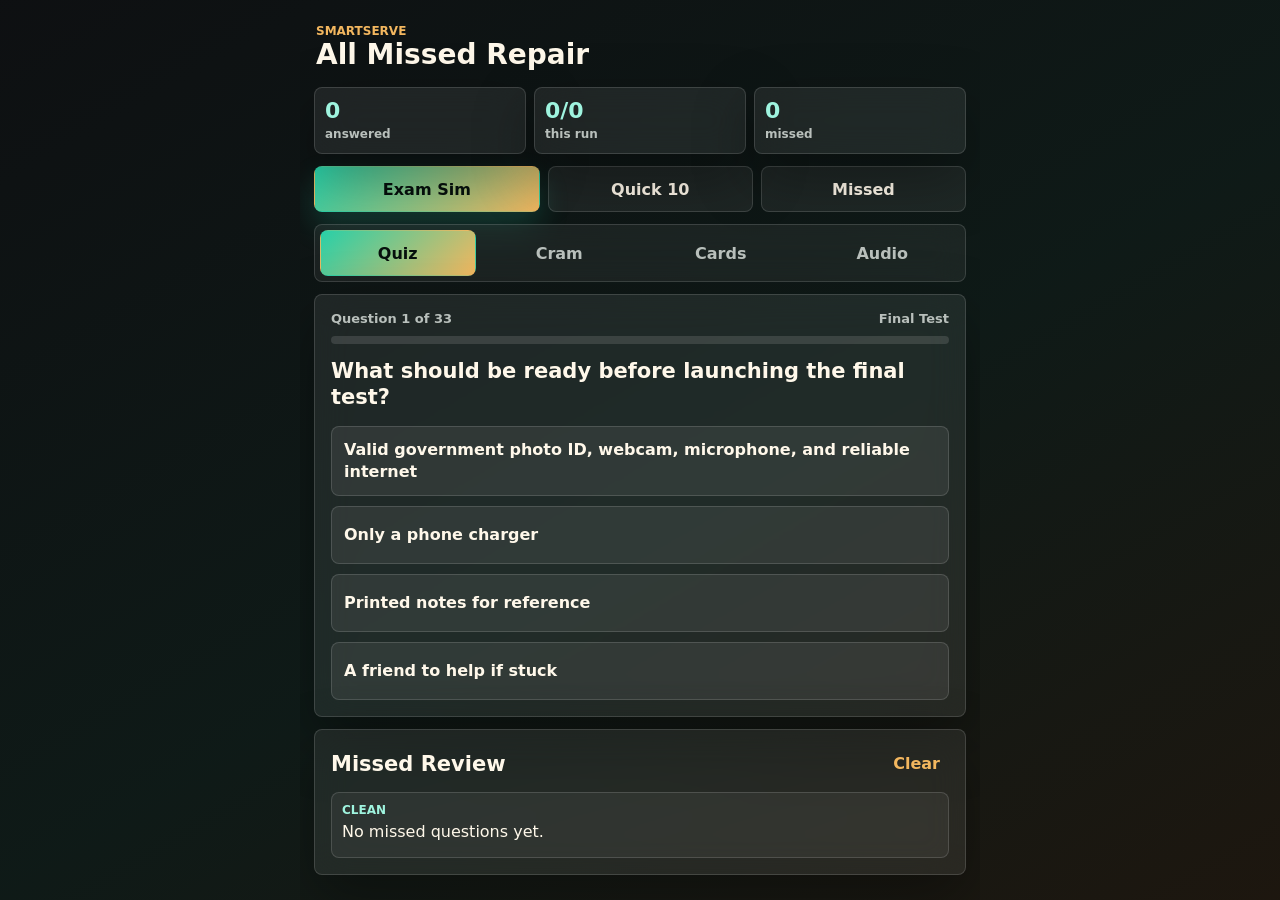
==== all-missed-repair/index.html @ 57936bbe "Add SmartServe all missed repair app" ====
﻿<!doctype html>
<html lang="en">
  <head>
    <meta charset="utf-8">
    <meta name="viewport" content="width=device-width, initial-scale=1, viewport-fit=cover">
    <meta name="theme-color" content="#0b1110">
    <meta name="mobile-web-app-capable" content="yes">
    <meta name="apple-mobile-web-app-capable" content="yes">
    <meta name="apple-mobile-web-app-title" content="All Missed Repair">
    <meta name="apple-mobile-web-app-status-bar-style" content="black-translucent">
    <meta name="description" content="SmartServe multiple-choice quiz app with instant right and wrong feedback.">
    <meta property="og:title" content="SmartServe All Missed Repair">
    <meta property="og:description" content="Multiple-choice SmartServe study quiz with instant feedback.">
    <meta property="og:type" content="website">
    <meta property="og:image" content="assets/icon-512.png">
    <title>SmartServe All Missed Repair</title>
    <link rel="manifest" href="manifest.webmanifest">
    <link rel="icon" href="assets/icon.svg" type="image/svg+xml">
    <link rel="apple-touch-icon" href="assets/icon-192.png">
    <link rel="stylesheet" href="styles.css?v=31">
  </head>
  <body>
    <main class="app">
      <header class="hero">
        <div>
          <p class="eyebrow">SmartServe</p>
          <h1>All Missed Repair</h1>
        </div>
        <button id="installButton" class="icon-button" type="button" hidden aria-label="Install app" title="Install app">
          <svg viewBox="0 0 24 24" aria-hidden="true">
            <path d="M12 3v11m0 0 4-4m-4 4-4-4M5 15v3a3 3 0 0 0 3 3h8a3 3 0 0 0 3-3v-3"/>
          </svg>
        </button>
      </header>

      <section class="stats" aria-label="Study stats">
        <div>
          <strong id="answeredCount">0</strong>
          <span>answered</span>
        </div>
        <div>
          <strong id="scoreCount">0/0</strong>
          <span>this run</span>
        </div>
        <div>
          <strong id="missedCount">0</strong>
          <span>missed</span>
        </div>
      </section>

      <section class="actions" aria-label="Quiz modes">
        <button id="examSim" class="primary-button" type="button">Exam Sim</button>
        <button id="quick10" class="ghost-button" type="button">Quick 10</button>
        <button id="missedOnly" class="ghost-button" type="button">Missed</button>
      </section>

      <section class="view-tabs" aria-label="Study views">
        <button id="quizTab" class="tab-button active" type="button">Quiz</button>
        <button id="cramTab" class="tab-button" type="button">Cram</button>
        <button id="cardsTab" class="tab-button" type="button">Cards</button>
        <button id="audioTab" class="tab-button" type="button">Audio</button>
      </section>

      <section id="quizView" class="quiz-card" aria-live="polite">
        <div class="progress-row">
          <span id="progressText">Question 1</span>
          <span id="categoryText">SmartServe</span>
        </div>
        <div class="progress-track" aria-hidden="true">
          <div id="progressBar" class="progress-fill"></div>
        </div>
        <h2 id="questionText">What is the legal drinking age in Ontario?</h2>
        <div id="choices" class="choices">
          <button class="choice-button" type="button">18</button>
          <button class="choice-button" type="button">19</button>
          <button class="choice-button" type="button">21</button>
          <button class="choice-button" type="button">25</button>
        </div>
        <div id="feedback" class="feedback" hidden></div>
        <button id="nextButton" class="primary-button full-width" type="button" hidden>Next</button>
      </section>

      <section id="cramView" class="study-card" hidden>
        <div class="section-title">
          <h2>Cram Sheet</h2>
          <button id="shuffleFacts" class="text-button" type="button">Shuffle</button>
        </div>
        <section class="answer-board" aria-label="Pre-test answer pattern board">
          <div class="board-alert">Study before the proctored test only. This is not a live-test answer key.</div>
          <div class="board-controls">
            <button id="autoBoard" class="primary-button" type="button">Auto-Run Board</button>
            <button id="stopBoard" class="ghost-button" type="button">Stop</button>
          </div>
          <p id="boardStatus" class="board-status">Tap Auto-Run Board to cycle through every answer pattern.</p>
          <div class="board-grid">
            <article><strong>Legal Ages</strong><p>Serve/sell/handle/deliver at 18 if properly trained. Buy, possess, accept delivery, or consume at 19.</p></article>
            <article><strong>ID Trigger</strong><p>Check ID when someone looks under 25 or acts unusual. If doubt remains, refuse.</p></article>
            <article><strong>ID Rules</strong><p>Valid government photo ID with DOB. Never expired ID. Never student cards. Do not ask for Health Card; secondary only if offered.</p></article>
            <article><strong>Health Card</strong><p>Do not ask for an Ontario Health Card. If voluntarily offered, it can only be used as secondary ID and accepted at your discretion.</p></article>
            <article><strong>Tampered ID</strong><p>Reject ID with altered dates, dull/faded colours, mismatched fonts, cuts, bubbles, peeling laminate, uneven edges, or photo/description mismatch.</p></article>
            <article><strong>BAC Chart</strong><p>Uses sex, weight, standard drinks, and time. Estimate only. BAC can rise after the last drink.</p></article>
            <article><strong>Lowest BAC</strong><p>Same standard drinks: lowest BAC is usually the person with higher body weight, more time since drinking, and male sex on the BAC chart.</p></article>
            <article><strong>Standard Drinks</strong><p>0.6 oz / 17 mL pure alcohol. Beer/cider/RTD 12 oz at 5%; wine 5 oz at 12%; spirits 1.5 oz at 40%.</p></article>
            <article><strong>Formula</strong><p>60 divided by ABV percent = ounces for one standard drink. Example: 20% port = 3 oz.</p></article>
            <article><strong>BAC Colours</strong><p>Green 0.00-0.049. Yellow 0.05-0.079 warn range. Red 0.08+ criminal driving threshold.</p></article>
            <article><strong>Only Time</strong><p>Food, water, coffee, showers, or sleepiness do not instantly lower BAC. Only time lowers BAC.</p></article>
            <article><strong>High Tolerance</strong><p>Tolerance hides signs, not BAC. A tolerant guest can still be impaired and unsafe to serve.</p></article>
            <article><strong>Signs</strong><p>Slurred/loud speech, poor coordination, glassy eyes, slow reactions, confusion, drowsiness, mood swings, aggression.</p></article>
            <article><strong>Refuse Service</strong><p>Refuse minors, invalid ID, intoxicated/apparently intoxicated guests, unsafe conduct, illegal hours, or delivery to an intoxicated person.</p></article>
            <article><strong>Eject / Remove</strong><p>Manage or remove guests who are intoxicated, violent, quarrelsome, disorderly, unlawful, or creating safety risk.</p></article>
            <article><strong>Deny Entry</strong><p>Deny entry to intoxicated people, barred/ejected same-day guests, people causing disorder or safety risk, and anyone over legal capacity.</p></article>
            <article><strong>Over-Service</strong><p>Count drinks, slow service, offer food/water, communicate with staff, stop service early, document, arrange safe ride.</p></article>
            <article><strong>Civil Liability</strong><p>Can arise from over-serving, serving minors/intoxicated guests, unsafe premises, or harm after the guest leaves.</p></article>
            <article><strong>LLCA</strong><p>Ontario rules for licensing, sale, service, delivery, possession, consumption, inspections, enforcement, and penalties.</p></article>
            <article><strong>AGCO Risk</strong><p>Minors, intoxicated customers, outside hours, illegal activity, unsafe premises, blocked inspections, or licence-condition breaches.</p></article>
            <article><strong>AGCO Suspension</strong><p>The classic answer is serving/selling to anyone under 19. Also high-risk: intoxicated service, illegal hours, unsafe conduct, or ignoring conditions.</p></article>
            <article><strong>Underage Penalties</strong><p>Serving or selling to a minor can mean AGCO/police penalties, fines, licence suspension or revocation, employer liability, and personal responsibility.</p></article>
            <article><strong>Retail Hours</strong><p>Grocery/convenience retail sale and pickup: 7 a.m. to 11 p.m. Delivery: 9 a.m. to 11 p.m.</p></article>
            <article><strong>Retail Products</strong><p>Licensed grocery/convenience stores can sell beer, cider, wine, and RTDs. Spirits may not be sold.</p></article>
            <article><strong>Convenience Licence</strong><p>Convenience store: 4,000 sq ft or less, at least half retail floor space in food, at least five food categories, not primarily a pharmacy.</p></article>
            <article><strong>Penalty Numbers</strong><p>Selling to minor: up to $100,000. Selling to intoxicated person or outside hours: up to $50,000.</p></article>
            <article><strong>Sandy's Law</strong><p>FASD/pregnancy warning sign must be prominent in licensed establishments and at least 8 x 10 inches.</p></article>
            <article><strong>SOP Private Event</strong><p>Private SOP: invited guests only, no public advertising, no profit from alcohol sales, no drinking contests, and no service to anyone under 19.</p></article>
            <article><strong>Service Hours</strong><p>Licensed establishments usually 9 a.m. to 2 a.m.; New Year's Eve to 3 a.m.; clear service signs within 45 minutes.</p></article>
            <article><strong>Scenario Instinct</strong><p>Pick the safest lawful action: check ID, refuse unsafe service, get backup, document, and arrange transportation.</p></article>
          </div>
        </section>
        <div id="factList" class="fact-list"></div>
      </section>

      <section id="cardsView" class="study-card" hidden>
        <div class="section-title">
          <h2>Flashcards</h2>
          <span id="cardCounter" class="pill">1/1</span>
        </div>
        <button id="flashcard" class="flashcard" type="button">
          <span id="cardCategory">SmartServe</span>
          <strong id="cardPrompt">Tap to study</strong>
          <em id="cardAnswer" hidden></em>
        </button>
        <div class="card-actions">
          <button id="prevCard" class="ghost-button" type="button">Previous</button>
          <button id="flipCard" class="primary-button" type="button">Flip</button>
          <button id="nextCard" class="ghost-button" type="button">Next</button>
        </div>
      </section>

      <section id="audioView" class="study-card audio-card" hidden>
        <div class="section-title">
          <h2>Answer Audio</h2>
          <span class="pill">12.5 min</span>
        </div>
        <audio
          id="answerAudio"
          class="answer-audio"
          controls
          preload="metadata"
          src="assets/2026-05-20_SmartServe_answer-key_voice-study.mp3"
        ></audio>
        <a class="download-link" href="assets/2026-05-20_SmartServe_answer-key_voice-study.mp3" download>Save MP3</a>
      </section>

      <section class="review-card">
        <div class="section-title">
          <h2>Missed Review</h2>
          <button id="clearMissed" class="text-button" type="button">Clear</button>
        </div>
        <div id="reviewList" class="review-list"></div>
      </section>
    </main>

    <script src="app-data.js?v=31"></script>
    <script src="course-extra.js?v=31"></script>
    <script src="official-exam-prep.js?v=31"></script>
    <script src="2026-05-13-course-deep-dive.js?v=31"></script>
    <script src="2026-05-13-id-license-masterclass.js?v=31"></script>
    <script src="2026-05-20-consolidated-final-test.js?v=31"></script>
    <script src="2026-05-20-missed-final-drill.js?v=31"></script>
    <script src="2026-05-21-notebooklm-official-repair.js?v=31"></script>
    <script src="2026-05-30-missed-repair-import.js?v=31"></script>
    <script src="app.js?v=31"></script>
  </body>
</html>
---- all-missed-repair/styles.css ----
:root {
  color-scheme: dark;
  --bg: #090b0d;
  --card: rgba(255, 255, 255, 0.075);
  --card-strong: rgba(255, 255, 255, 0.12);
  --ink: #fff8ea;
  --muted: #b9c0bc;
  --line: rgba(255, 255, 255, 0.14);
  --teal: #28d0a8;
  --teal-dark: #9ff4df;
  --amber: #f3b75f;
  --violet: #b8a5ff;
  --green: #74e5a0;
  --red: #ff8a7a;
  --soft-green: rgba(36, 207, 128, 0.13);
  --soft-red: rgba(255, 89, 89, 0.13);
  --shadow: 0 22px 60px rgba(0, 0, 0, 0.34);
  --radius: 8px;
}

* {
  box-sizing: border-box;
}

html,
body {
  width: 100%;
  margin: 0;
  min-height: 100%;
  overflow-x: hidden;
  background: var(--bg);
  color: var(--ink);
  font-family: Inter, ui-sans-serif, system-ui, -apple-system, BlinkMacSystemFont, "Segoe UI", sans-serif;
  letter-spacing: 0;
}

body {
  min-height: 100vh;
  min-height: 100dvh;
  background:
    linear-gradient(150deg, rgba(14, 16, 18, 0.96), rgba(15, 27, 24, 0.94) 54%, rgba(30, 23, 15, 0.96)),
    var(--bg);
}

button {
  font: inherit;
  -webkit-tap-highlight-color: transparent;
}

svg {
  width: 20px;
  height: 20px;
  fill: none;
  stroke: currentColor;
  stroke-linecap: round;
  stroke-linejoin: round;
  stroke-width: 2;
}

.app {
  width: min(100%, 680px);
  max-width: 100vw;
  min-height: 100dvh;
  margin: 0 auto;
  overflow-x: hidden;
  padding: calc(16px + env(safe-area-inset-top)) 14px calc(24px + env(safe-area-inset-bottom));
}

.hero {
  display: flex;
  align-items: center;
  justify-content: space-between;
  gap: 12px;
  margin-bottom: 16px;
  padding: 8px 2px 2px;
}

.eyebrow {
  margin: 0 0 2px;
  color: var(--amber);
  font-size: 12px;
  font-weight: 900;
  text-transform: uppercase;
}

h1,
h2,
p {
  margin-top: 0;
}

h1 {
  margin-bottom: 0;
  color: var(--ink);
  font-size: 28px;
  line-height: 1.05;
}

h2 {
  margin-bottom: 0;
  font-size: 21px;
  line-height: 1.24;
}

.stats {
  display: grid;
  grid-template-columns: repeat(3, minmax(0, 1fr));
  gap: 8px;
  margin-bottom: 12px;
}

.stats div,
.quiz-card,
.review-card,
.study-card {
  background: var(--card);
  border: 1px solid var(--line);
  border-radius: var(--radius);
  box-shadow: var(--shadow);
  backdrop-filter: blur(18px);
}

.stats div {
  min-width: 0;
  padding: 12px 10px;
}

.stats strong {
  display: block;
  color: var(--teal-dark);
  font-size: 22px;
  line-height: 1;
}

.stats span {
  display: block;
  margin-top: 5px;
  color: var(--muted);
  font-size: 12px;
  font-weight: 800;
}

.actions {
  display: grid;
  grid-template-columns: 1.1fr 1fr 1fr;
  gap: 8px;
  margin-bottom: 12px;
}

.actions > *,
.view-tabs > * {
  min-width: 0;
}

.view-tabs {
  display: grid;
  grid-template-columns: repeat(4, minmax(0, 1fr));
  gap: 6px;
  margin-bottom: 12px;
  padding: 5px;
  background: rgba(255, 255, 255, 0.06);
  border: 1px solid var(--line);
  border-radius: var(--radius);
  backdrop-filter: blur(16px);
}

.primary-button,
.ghost-button,
.icon-button,
.text-button,
.tab-button {
  min-height: 46px;
  border-radius: var(--radius);
  border: 1px solid transparent;
  cursor: pointer;
  font-weight: 900;
  transition: transform 150ms ease, border-color 150ms ease, background 150ms ease, box-shadow 150ms ease;
}

.primary-button:active,
.ghost-button:active,
.icon-button:active,
.text-button:active,
.choice-button:active {
  transform: scale(0.98);
}

.tab-button {
  min-width: 0;
  color: var(--muted);
  background: transparent;
}

.tab-button.active {
  color: #07100d;
  background: linear-gradient(135deg, var(--teal), var(--amber));
}

.primary-button {
  padding: 0 16px;
  color: #06100d;
  background: linear-gradient(135deg, var(--teal), var(--amber));
  box-shadow: 0 14px 30px rgba(40, 208, 168, 0.2);
}

.ghost-button {
  padding: 0 12px;
  color: var(--ink);
  background: rgba(255, 255, 255, 0.065);
  border-color: var(--line);
}

.icon-button {
  width: 46px;
  color: var(--teal-dark);
  background: rgba(255, 255, 255, 0.08);
  border-color: var(--line);
}

.text-button {
  min-height: 36px;
  padding: 0 8px;
  color: var(--amber);
  background: transparent;
}

.full-width {
  width: 100%;
  margin-top: 12px;
}

.quiz-card,
.review-card,
.study-card {
  padding: 16px;
}

.quiz-card,
.study-card {
  margin-bottom: 12px;
}

.progress-row,
.section-title {
  display: flex;
  align-items: center;
  justify-content: space-between;
  gap: 12px;
}

.progress-row {
  color: var(--muted);
  font-size: 13px;
  font-weight: 900;
}

.progress-track {
  height: 8px;
  margin: 10px 0 14px;
  overflow: hidden;
  background: rgba(255, 255, 255, 0.12);
  border-radius: 999px;
}

.progress-fill {
  width: 0%;
  height: 100%;
  background: linear-gradient(90deg, var(--violet), var(--teal), var(--amber));
  border-radius: 999px;
  transition: width 160ms ease;
}

.choices {
  display: grid;
  gap: 10px;
  margin-top: 16px;
}

.choice-button {
  width: 100%;
  min-height: 58px;
  padding: 12px;
  color: var(--ink);
  text-align: left;
  background: rgba(255, 255, 255, 0.075);
  border: 1px solid var(--line);
  border-radius: var(--radius);
  cursor: pointer;
  font-weight: 750;
  line-height: 1.35;
  transition: transform 150ms ease, border-color 150ms ease, background 150ms ease;
}

.choice-button:hover,
.ghost-button:hover,
.icon-button:hover {
  background: var(--card-strong);
  border-color: rgba(159, 244, 223, 0.34);
}

.choice-button.correct {
  color: var(--green);
  background: var(--soft-green);
  border-color: rgba(116, 229, 160, 0.55);
}

.choice-button.wrong {
  color: var(--red);
  background: var(--soft-red);
  border-color: rgba(255, 138, 122, 0.55);
}

.feedback {
  margin-top: 12px;
  padding: 12px;
  border-radius: var(--radius);
  font-weight: 800;
  line-height: 1.4;
}

.feedback.correct {
  color: var(--green);
  background: var(--soft-green);
  border: 1px solid rgba(116, 229, 160, 0.55);
}

.feedback.wrong {
  color: var(--red);
  background: var(--soft-red);
  border: 1px solid rgba(255, 138, 122, 0.55);
}

.review-list {
  display: grid;
  gap: 8px;
  margin-top: 10px;
}

.fact-list {
  display: grid;
  gap: 10px;
  margin-top: 12px;
}

.answer-board {
  display: grid;
  gap: 10px;
  margin-top: 12px;
}

.board-alert {
  padding: 11px 12px;
  color: #ffe8c2;
  background: rgba(243, 183, 95, 0.13);
  border: 1px solid rgba(243, 183, 95, 0.34);
  border-radius: var(--radius);
  font-size: 13px;
  font-weight: 900;
  line-height: 1.35;
}

.board-controls {
  display: grid;
  grid-template-columns: minmax(0, 1.15fr) minmax(88px, 0.85fr);
  gap: 8px;
}

.board-status {
  margin: 0;
  color: var(--muted);
  font-size: 12px;
  font-weight: 850;
  line-height: 1.35;
}

.board-grid {
  display: grid;
  gap: 8px;
}

.board-grid article {
  padding: 11px;
  background: rgba(255, 255, 255, 0.065);
  border: 1px solid var(--line);
  border-radius: var(--radius);
  transition: background 180ms ease, border-color 180ms ease, box-shadow 180ms ease, transform 180ms ease;
}

.board-grid article.active {
  background: linear-gradient(150deg, rgba(40, 208, 168, 0.18), rgba(243, 183, 95, 0.12));
  border-color: rgba(159, 244, 223, 0.62);
  box-shadow: 0 0 0 2px rgba(159, 244, 223, 0.08), 0 16px 38px rgba(0, 0, 0, 0.24);
  transform: translateY(-1px);
}

.board-grid strong {
  display: block;
  margin-bottom: 5px;
  color: var(--teal-dark);
  font-size: 13px;
  line-height: 1.15;
}

.board-grid p {
  margin: 0;
  color: var(--ink);
  font-size: 13px;
  font-weight: 750;
  line-height: 1.35;
}

.review-item,
.fact-item {
  padding: 10px;
  border: 1px solid var(--line);
  border-radius: var(--radius);
  background: rgba(255, 255, 255, 0.055);
}

.fact-item {
  padding: 12px;
}

.fact-item span,
.review-item strong {
  display: block;
  margin-bottom: 4px;
  color: var(--teal-dark);
  font-size: 12px;
  text-transform: uppercase;
  font-weight: 900;
}

.fact-item strong {
  display: block;
  margin-bottom: 7px;
  color: var(--ink);
  line-height: 1.2;
}

.review-item p,
.fact-item p {
  margin: 0 0 5px;
  line-height: 1.35;
}

.pill {
  padding: 5px 8px;
  color: var(--amber);
  background: rgba(243, 183, 95, 0.12);
  border: 1px solid rgba(243, 183, 95, 0.2);
  border-radius: 999px;
  font-size: 12px;
  font-weight: 900;
}

.flashcard {
  display: grid;
  width: 100%;
  min-height: 210px;
  margin-top: 12px;
  padding: 18px;
  color: var(--ink);
  text-align: left;
  background: linear-gradient(150deg, rgba(255, 255, 255, 0.13), rgba(40, 208, 168, 0.09));
  border: 1px solid rgba(255, 255, 255, 0.16);
  border-radius: var(--radius);
  box-shadow: var(--shadow);
  cursor: pointer;
}

.flashcard span {
  color: var(--amber);
  font-size: 12px;
  font-weight: 900;
  text-transform: uppercase;
}

.flashcard strong {
  align-self: center;
  font-size: 20px;
  line-height: 1.25;
}

.flashcard em {
  align-self: end;
  color: var(--teal-dark);
  font-style: normal;
  font-weight: 800;
  line-height: 1.4;
}

.flashcard.flipped {
  border-color: rgba(159, 244, 223, 0.42);
}

.card-actions {
  display: grid;
  grid-template-columns: 1fr 0.85fr 1fr;
  gap: 8px;
  margin-top: 10px;
}

.audio-card {
  display: grid;
  gap: 14px;
}

.answer-audio {
  width: 100%;
  min-height: 48px;
  border-radius: var(--radius);
}

.download-link {
  display: grid;
  min-height: 46px;
  place-items: center;
  color: #06100d;
  text-decoration: none;
  font-weight: 900;
  background: linear-gradient(135deg, var(--teal), var(--amber));
  border-radius: var(--radius);
  box-shadow: 0 14px 30px rgba(40, 208, 168, 0.18);
}

[hidden] {
  display: none !important;
}

@media (max-width: 380px) {
  .app {
    padding-right: 10px;
    padding-left: 10px;
  }

  .stats,
  .actions {
    gap: 6px;
  }

  .primary-button,
  .ghost-button,
  .tab-button {
    padding-right: 6px;
    padding-left: 6px;
    font-size: 13px;
  }

  h1 {
    font-size: 24px;
  }
}
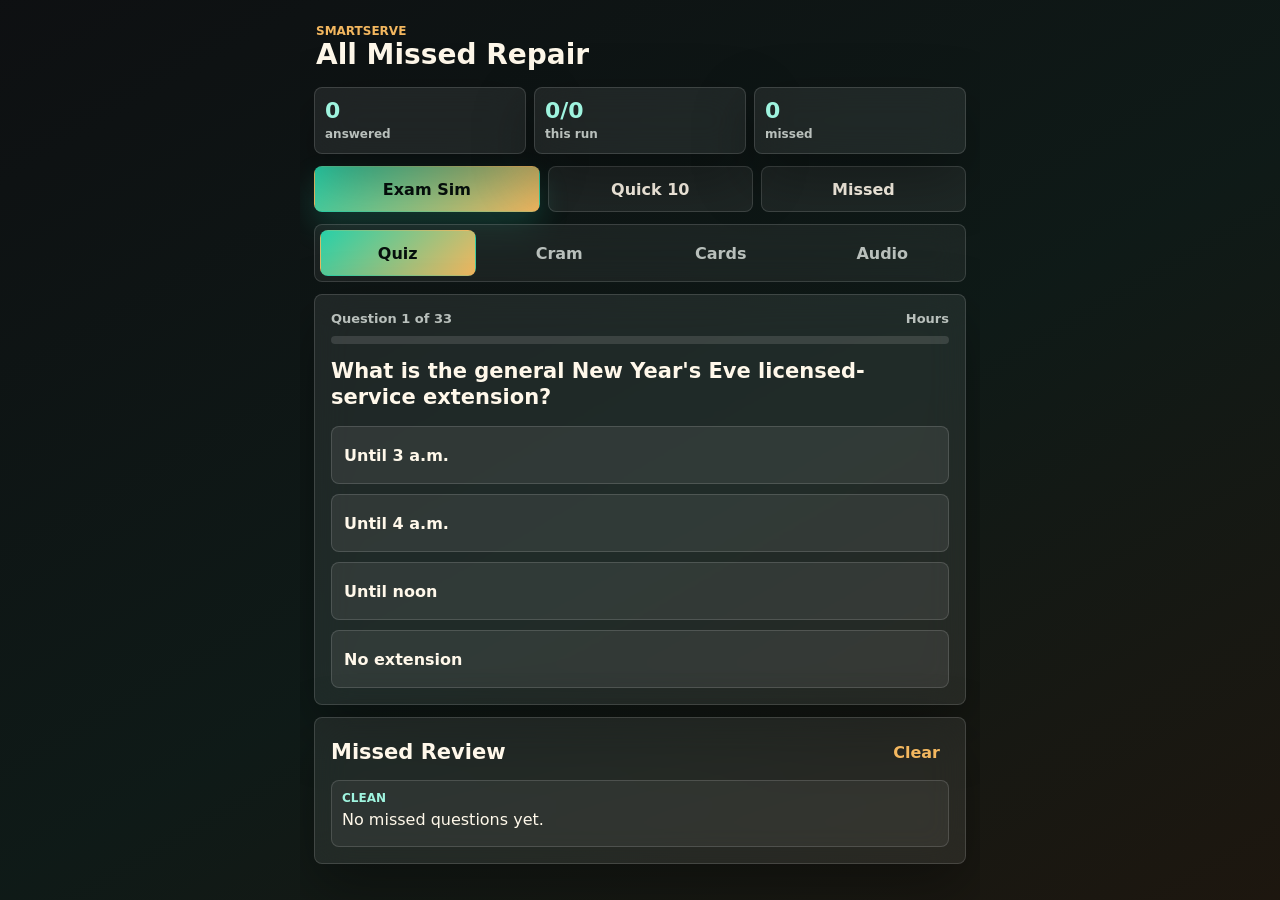
==== commit 0263d0d9: "Add Module 10.3 study guide content" ====
--- a/all-missed-repair/index.html
+++ b/all-missed-repair/index.html
@@ -178,7 +178,8 @@
     <script src="2026-05-20-missed-final-drill.js?v=31"></script>
     <script src="2026-05-21-notebooklm-official-repair.js?v=31"></script>
     <script src="2026-05-30-missed-repair-import.js?v=31"></script>
-    <script src="app.js?v=31"></script>
+    <script src="2026-05-20-module-10-3-study.js?v=32"></script>
+    <script src="app.js?v=32"></script>
   </body>
 </html>
 
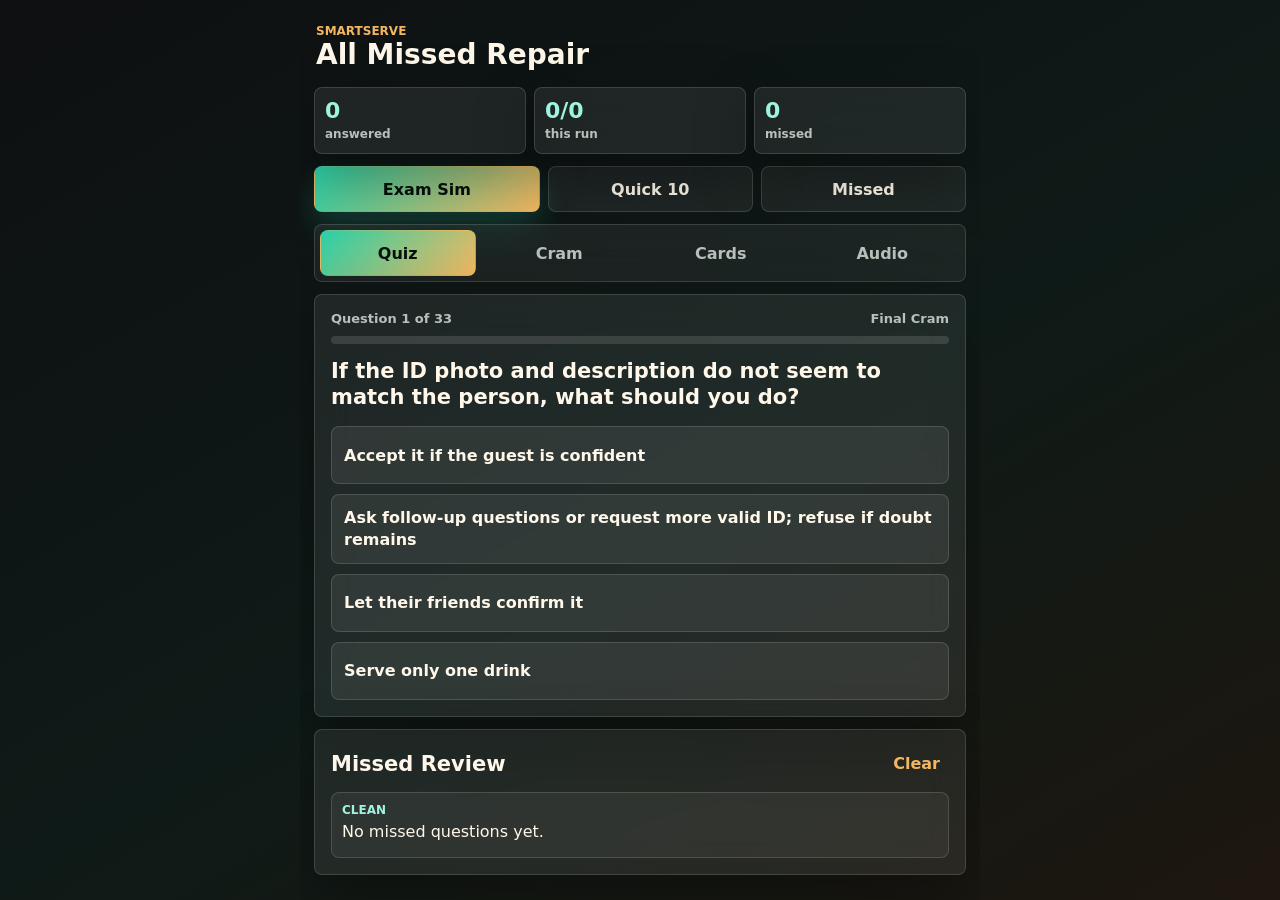
==== commit d17e57f1: "Add June 1 SmartServe SIMPLE study bank" ====
--- a/all-missed-repair/index.html
+++ b/all-missed-repair/index.html
@@ -123,6 +123,12 @@
             <article><strong>SOP Private Event</strong><p>Private SOP: invited guests only, no public advertising, no profit from alcohol sales, no drinking contests, and no service to anyone under 19.</p></article>
             <article><strong>Service Hours</strong><p>Licensed establishments usually 9 a.m. to 2 a.m.; New Year's Eve to 3 a.m.; clear service signs within 45 minutes.</p></article>
             <article><strong>Scenario Instinct</strong><p>Pick the safest lawful action: check ID, refuse unsafe service, get backup, document, and arrange transportation.</p></article>
+            <article><strong>House Policy</strong><p>Covers underage guests, intoxicated guests, stopping service, and difficult guests. Staff follow it before problems escalate.</p></article>
+            <article><strong>SIMPLE Licensed</strong><p>Signs, ID, Monitor, Prevent, Level, Evaluate. Keep assessing from entry through departure.</p></article>
+            <article><strong>Slow Service</strong><p>Count drinks, one at a time, manage rounds, offer food/water/non-alcoholic drinks, and tell staff before breaks.</p></article>
+            <article><strong>Stop Service</strong><p>Get backup, speak privately, stay calm and firm, avoid judgment, tell staff, and stop companions from supplying alcohol.</p></article>
+            <article><strong>Guest Safety</strong><p>For harassment, check in with the uncomfortable guest. For fights or weapons, get backup and call police.</p></article>
+            <article><strong>Retail SIMPLE</strong><p>Refuse underage, intoxicated, fake/expired/altered/borrowed ID, and second-party purchase attempts. Tell manager and co-workers.</p></article>
           </div>
         </section>
         <div id="factList" class="fact-list"></div>
@@ -169,17 +175,17 @@
       </section>
     </main>
 
-    <script src="app-data.js?v=31"></script>
-    <script src="course-extra.js?v=31"></script>
-    <script src="official-exam-prep.js?v=31"></script>
-    <script src="2026-05-13-course-deep-dive.js?v=31"></script>
-    <script src="2026-05-13-id-license-masterclass.js?v=31"></script>
-    <script src="2026-05-20-consolidated-final-test.js?v=31"></script>
-    <script src="2026-05-20-missed-final-drill.js?v=31"></script>
-    <script src="2026-05-21-notebooklm-official-repair.js?v=31"></script>
-    <script src="2026-05-30-missed-repair-import.js?v=31"></script>
-    <script src="2026-05-20-module-10-3-study.js?v=32"></script>
-    <script src="app.js?v=32"></script>
+    <script src="app-data.js?v=33"></script>
+    <script src="course-extra.js?v=33"></script>
+    <script src="official-exam-prep.js?v=33"></script>
+    <script src="2026-05-13-course-deep-dive.js?v=33"></script>
+    <script src="2026-05-13-id-license-masterclass.js?v=33"></script>
+    <script src="2026-05-20-consolidated-final-test.js?v=33"></script>
+    <script src="2026-05-20-missed-final-drill.js?v=33"></script>
+    <script src="2026-05-21-notebooklm-official-repair.js?v=33"></script>
+    <script src="2026-05-30-missed-repair-import.js?v=33"></script>
+    <script src="2026-05-20-module-10-3-study.js?v=33"></script>
+    <script src="2026-06-01-simple-module-study.js?v=33"></script>
+    <script src="app.js?v=33"></script>
   </body>
 </html>
-
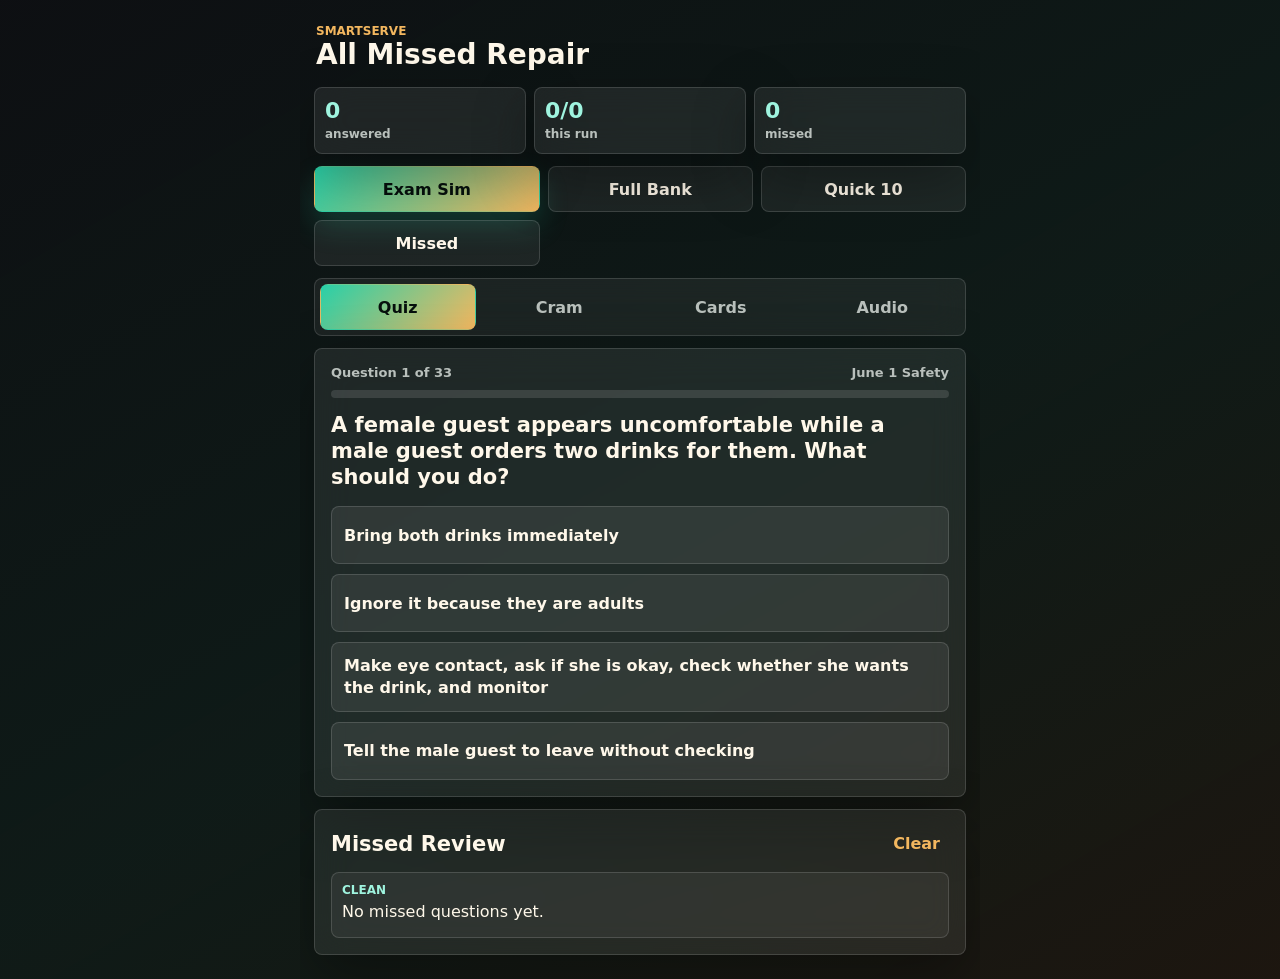
==== commit 0a49353e: "Add June 3 SmartServe module questionnaire" ====
--- a/all-missed-repair/index.html
+++ b/all-missed-repair/index.html
@@ -50,6 +50,7 @@
 
       <section class="actions" aria-label="Quiz modes">
         <button id="examSim" class="primary-button" type="button">Exam Sim</button>
+        <button id="fullBank" class="ghost-button" type="button">Full Bank</button>
         <button id="quick10" class="ghost-button" type="button">Quick 10</button>
         <button id="missedOnly" class="ghost-button" type="button">Missed</button>
       </section>
@@ -129,6 +130,12 @@
             <article><strong>Stop Service</strong><p>Get backup, speak privately, stay calm and firm, avoid judgment, tell staff, and stop companions from supplying alcohol.</p></article>
             <article><strong>Guest Safety</strong><p>For harassment, check in with the uncomfortable guest. For fights or weapons, get backup and call police.</p></article>
             <article><strong>Retail SIMPLE</strong><p>Refuse underage, intoxicated, fake/expired/altered/borrowed ID, and second-party purchase attempts. Tell manager and co-workers.</p></article>
+            <article><strong>Sexual Violence</strong><p>Watch for sexual harassment and drug-facilitated sexual assault. Consent must be clear, conscious, voluntary, and can be withdrawn.</p></article>
+            <article><strong>DFSA Signs</strong><p>Sudden dizziness, confusion, sweating or chills, passing out, fuzzy memory, loss of balance, or loss of bladder control means act fast.</p></article>
+            <article><strong>Drink Safety</strong><p>Give drinks directly to the person consuming them. Accepting a drink never means consent to attention, leaving, or sexual contact.</p></article>
+            <article><strong>Retail Refusal</strong><p>If a customer appears intoxicated, refuse the alcohol sale, explain calmly, and tell co-workers to prevent second-party purchases.</p></article>
+            <article><strong>Cannabis</strong><p>Burnt cannabis smell alone is not proof of intoxication, but look for bloodshot eyes, increased appetite, coughing, and behaviour changes.</p></article>
+            <article><strong>Full Bank</strong><p>Use Full Bank when you want every loaded question, including missed repairs and every June 3 module-video drill.</p></article>
           </div>
         </section>
         <div id="factList" class="fact-list"></div>
@@ -175,17 +182,18 @@
       </section>
     </main>
 
-    <script src="app-data.js?v=33"></script>
-    <script src="course-extra.js?v=33"></script>
-    <script src="official-exam-prep.js?v=33"></script>
-    <script src="2026-05-13-course-deep-dive.js?v=33"></script>
-    <script src="2026-05-13-id-license-masterclass.js?v=33"></script>
-    <script src="2026-05-20-consolidated-final-test.js?v=33"></script>
-    <script src="2026-05-20-missed-final-drill.js?v=33"></script>
-    <script src="2026-05-21-notebooklm-official-repair.js?v=33"></script>
-    <script src="2026-05-30-missed-repair-import.js?v=33"></script>
-    <script src="2026-05-20-module-10-3-study.js?v=33"></script>
-    <script src="2026-06-01-simple-module-study.js?v=33"></script>
-    <script src="app.js?v=33"></script>
+    <script src="app-data.js?v=34"></script>
+    <script src="course-extra.js?v=34"></script>
+    <script src="official-exam-prep.js?v=34"></script>
+    <script src="2026-05-13-course-deep-dive.js?v=34"></script>
+    <script src="2026-05-13-id-license-masterclass.js?v=34"></script>
+    <script src="2026-05-20-consolidated-final-test.js?v=34"></script>
+    <script src="2026-05-20-missed-final-drill.js?v=34"></script>
+    <script src="2026-05-21-notebooklm-official-repair.js?v=34"></script>
+    <script src="2026-05-30-missed-repair-import.js?v=34"></script>
+    <script src="2026-05-20-module-10-3-study.js?v=34"></script>
+    <script src="2026-06-01-simple-module-study.js?v=34"></script>
+    <script src="2026-06-03-module-video-questionnaire.js?v=34"></script>
+    <script src="app.js?v=34"></script>
   </body>
 </html>
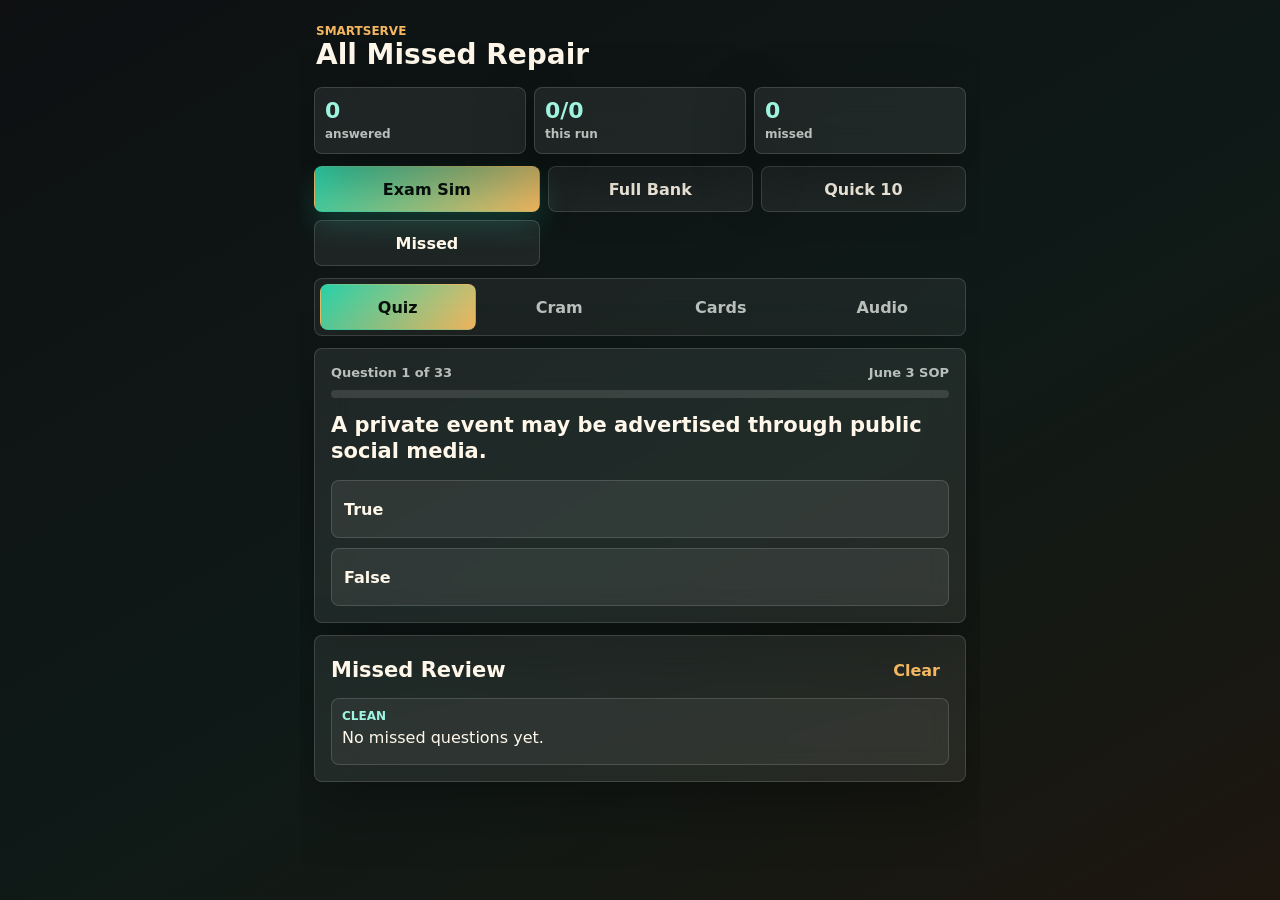
==== commit 9b982467: "Add LLCA licensing fortify bank" ====
--- a/all-missed-repair/index.html
+++ b/all-missed-repair/index.html
@@ -122,7 +122,16 @@
             <article><strong>Penalty Numbers</strong><p>Selling to minor: up to $100,000. Selling to intoxicated person or outside hours: up to $50,000.</p></article>
             <article><strong>Sandy's Law</strong><p>FASD/pregnancy warning sign must be prominent in licensed establishments and at least 8 x 10 inches.</p></article>
             <article><strong>SOP Private Event</strong><p>Private SOP: invited guests only, no public advertising, no profit from alcohol sales, no drinking contests, and no service to anyone under 19.</p></article>
-            <article><strong>Service Hours</strong><p>Licensed establishments usually 9 a.m. to 2 a.m.; New Year's Eve to 3 a.m.; clear service signs within 45 minutes.</p></article>
+            <article><strong>Service Hours</strong><p>Licensed establishments usually 9 a.m. to 2 a.m.; New Year's Eve to 3 a.m.; clear alcohol and containers within 45 minutes.</p></article>
+            <article><strong>AGCO Role</strong><p>AGCO issues Ontario liquor licences, permits, and endorsements. Liquor Sales Licences are not issued by the Government of Canada.</p></article>
+            <article><strong>Inspectors</strong><p>AGCO inspectors must get full access to inspect licensed or permitted premises and records for compliance.</p></article>
+            <article><strong>Endorsements</strong><p>An endorsement adds specific permissions, such as temporary extension, delivery, by-the-glass, or Take Home the Rest.</p></article>
+            <article><strong>Take Home</strong><p>Only partially consumed commercially made wine served with a meal: recork, seal in a one-time-use tamper-proof bag, guest leaves immediately.</p></article>
+            <article><strong>SOP Residence</strong><p>Private event in a personal residence does not need an SOP. A private event elsewhere can need one.</p></article>
+            <article><strong>SOP Cannot</strong><p>Private-event alcohol cannot be homemade, sold for personal gain, given as a prize, removed by guests, or used for public advertising.</p></article>
+            <article><strong>Retail ABV</strong><p>Beer, cider, and RTDs max 7.1% ABV. Wine other than cider max 18% ABV. Containers max 5 litres.</p></article>
+            <article><strong>Retail Package</strong><p>Do not break apart ready-to-sell packages. No selling one can from a sealed 6-pack.</p></article>
+            <article><strong>Wine Boutique</strong><p>Inside a grocery store, it must be easy to identify as separate, with its own unique name and clear prominent signage.</p></article>
             <article><strong>Scenario Instinct</strong><p>Pick the safest lawful action: check ID, refuse unsafe service, get backup, document, and arrange transportation.</p></article>
             <article><strong>House Policy</strong><p>Covers underage guests, intoxicated guests, stopping service, and difficult guests. Staff follow it before problems escalate.</p></article>
             <article><strong>SIMPLE Licensed</strong><p>Signs, ID, Monitor, Prevent, Level, Evaluate. Keep assessing from entry through departure.</p></article>
@@ -191,9 +200,10 @@
     <script src="2026-05-20-missed-final-drill.js?v=34"></script>
     <script src="2026-05-21-notebooklm-official-repair.js?v=34"></script>
     <script src="2026-05-30-missed-repair-import.js?v=34"></script>
-    <script src="2026-05-20-module-10-3-study.js?v=34"></script>
-    <script src="2026-06-01-simple-module-study.js?v=34"></script>
-    <script src="2026-06-03-module-video-questionnaire.js?v=34"></script>
-    <script src="app.js?v=34"></script>
+    <script src="2026-05-20-module-10-3-study.js?v=35"></script>
+    <script src="2026-06-01-simple-module-study.js?v=35"></script>
+    <script src="2026-06-03-module-video-questionnaire.js?v=35"></script>
+    <script src="2026-06-03b-llca-licensing-fortify.js?v=35"></script>
+    <script src="app.js?v=35"></script>
   </body>
 </html>
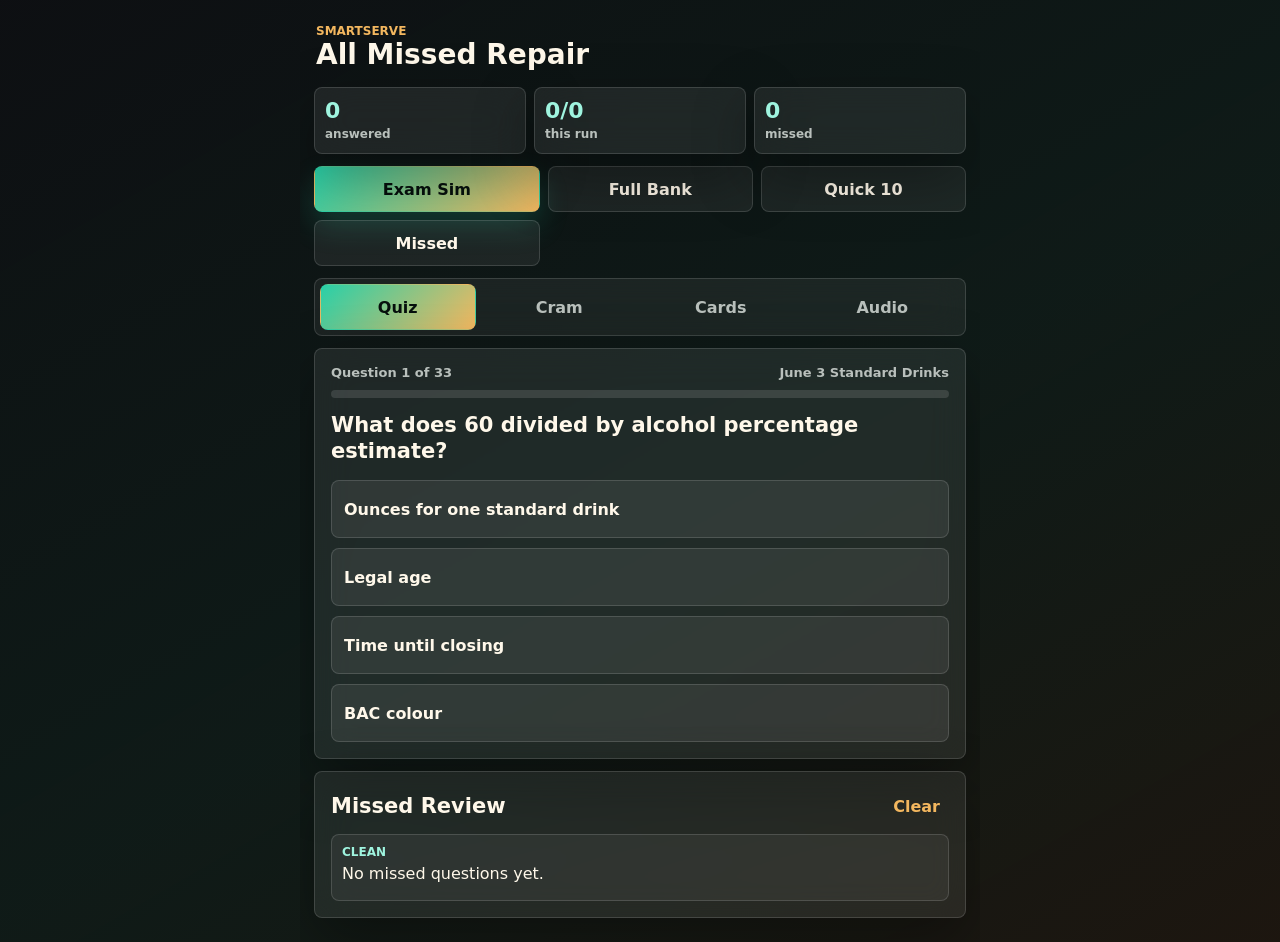
==== commit d235ff4e: "Add June 4 retail delivery recap bank" ====
--- a/all-missed-repair/index.html
+++ b/all-missed-repair/index.html
@@ -132,6 +132,15 @@
             <article><strong>Retail ABV</strong><p>Beer, cider, and RTDs max 7.1% ABV. Wine other than cider max 18% ABV. Containers max 5 litres.</p></article>
             <article><strong>Retail Package</strong><p>Do not break apart ready-to-sell packages. No selling one can from a sealed 6-pack.</p></article>
             <article><strong>Wine Boutique</strong><p>Inside a grocery store, it must be easy to identify as separate, with its own unique name and clear prominent signage.</p></article>
+            <article><strong>Retail Display</strong><p>Keep liquor display controlled, contiguous, visible to staff, and inaccessible outside sale hours. No energy drinks in the liquor display area.</p></article>
+            <article><strong>Storage</strong><p>Off-premises storage: secure, exclusively liquor, same municipality, under licensee control, and within 5 km of the retail store.</p></article>
+            <article><strong>Deposit Return</strong><p>Grocery stores must accept empty regulated container returns. Convenience stores are optional, but must post refund amount if they accept returns.</p></article>
+            <article><strong>Sampling</strong><p>Licensed grocery stores only. Staff 18+ and Smart Serve certified. No intoxicated customers and no samples leaving the sampling area.</p></article>
+            <article><strong>Online Sales</strong><p>Use the dedicated liquor flow. Liquor ordered or paid online must come from the inventory of that grocery store, wine boutique, or convenience store.</p></article>
+            <article><strong>Delivery</strong><p>Delivery recipient must be 19+, not intoxicated, at a residence/private place, and the liquor must arrive unopened and untampered.</p></article>
+            <article><strong>Records</strong><p>Delivery records are kept for one year and include practical order details such as kinds/quantities, dates/times, and delivery address.</p></article>
+            <article><strong>Second Party</strong><p>Refuse a sober buyer if they are buying for someone underage or intoxicated. Watch for money handoff, pointing, waiting outside, or a prior refusal.</p></article>
+            <article><strong>Retail Refusal</strong><p>Stay polite, state the reason, remove alcohol from reach if safe, tell coworkers/supervisor, document, and call police if they may drive or safety breaks down.</p></article>
             <article><strong>Scenario Instinct</strong><p>Pick the safest lawful action: check ID, refuse unsafe service, get backup, document, and arrange transportation.</p></article>
             <article><strong>House Policy</strong><p>Covers underage guests, intoxicated guests, stopping service, and difficult guests. Staff follow it before problems escalate.</p></article>
             <article><strong>SIMPLE Licensed</strong><p>Signs, ID, Monitor, Prevent, Level, Evaluate. Keep assessing from entry through departure.</p></article>
@@ -144,7 +153,7 @@
             <article><strong>Drink Safety</strong><p>Give drinks directly to the person consuming them. Accepting a drink never means consent to attention, leaving, or sexual contact.</p></article>
             <article><strong>Retail Refusal</strong><p>If a customer appears intoxicated, refuse the alcohol sale, explain calmly, and tell co-workers to prevent second-party purchases.</p></article>
             <article><strong>Cannabis</strong><p>Burnt cannabis smell alone is not proof of intoxication, but look for bloodshot eyes, increased appetite, coughing, and behaviour changes.</p></article>
-            <article><strong>Full Bank</strong><p>Use Full Bank when you want every loaded question, including missed repairs and every June 3 module-video drill.</p></article>
+            <article><strong>Full Bank</strong><p>Use Full Bank when you want every loaded question, including missed repairs and every June 3/June 4 module-video drill.</p></article>
           </div>
         </section>
         <div id="factList" class="fact-list"></div>
@@ -200,10 +209,11 @@
     <script src="2026-05-20-missed-final-drill.js?v=34"></script>
     <script src="2026-05-21-notebooklm-official-repair.js?v=34"></script>
     <script src="2026-05-30-missed-repair-import.js?v=34"></script>
-    <script src="2026-05-20-module-10-3-study.js?v=35"></script>
-    <script src="2026-06-01-simple-module-study.js?v=35"></script>
-    <script src="2026-06-03-module-video-questionnaire.js?v=35"></script>
-    <script src="2026-06-03b-llca-licensing-fortify.js?v=35"></script>
-    <script src="app.js?v=35"></script>
+    <script src="2026-05-20-module-10-3-study.js?v=36"></script>
+    <script src="2026-06-01-simple-module-study.js?v=36"></script>
+    <script src="2026-06-03-module-video-questionnaire.js?v=36"></script>
+    <script src="2026-06-03b-llca-licensing-fortify.js?v=36"></script>
+    <script src="2026-06-04-retail-delivery-recap.js?v=36"></script>
+    <script src="app.js?v=36"></script>
   </body>
 </html>
